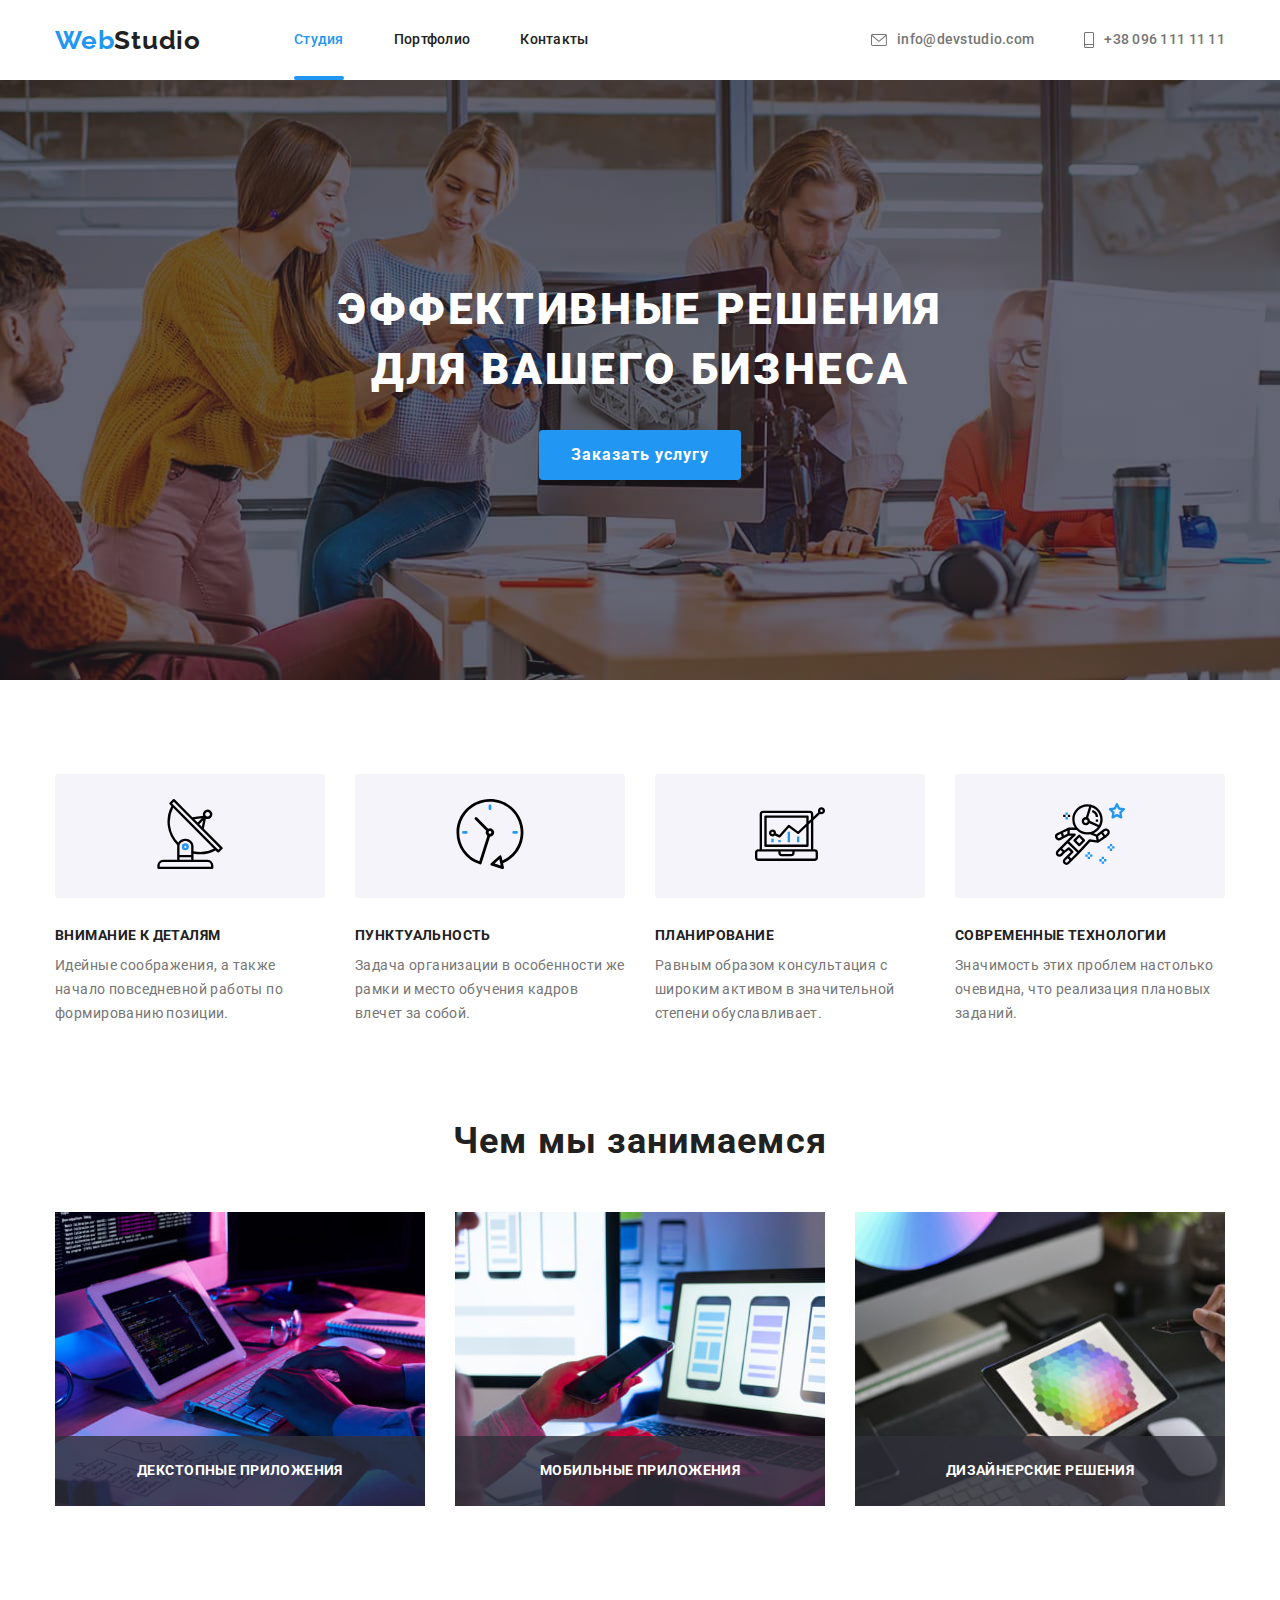
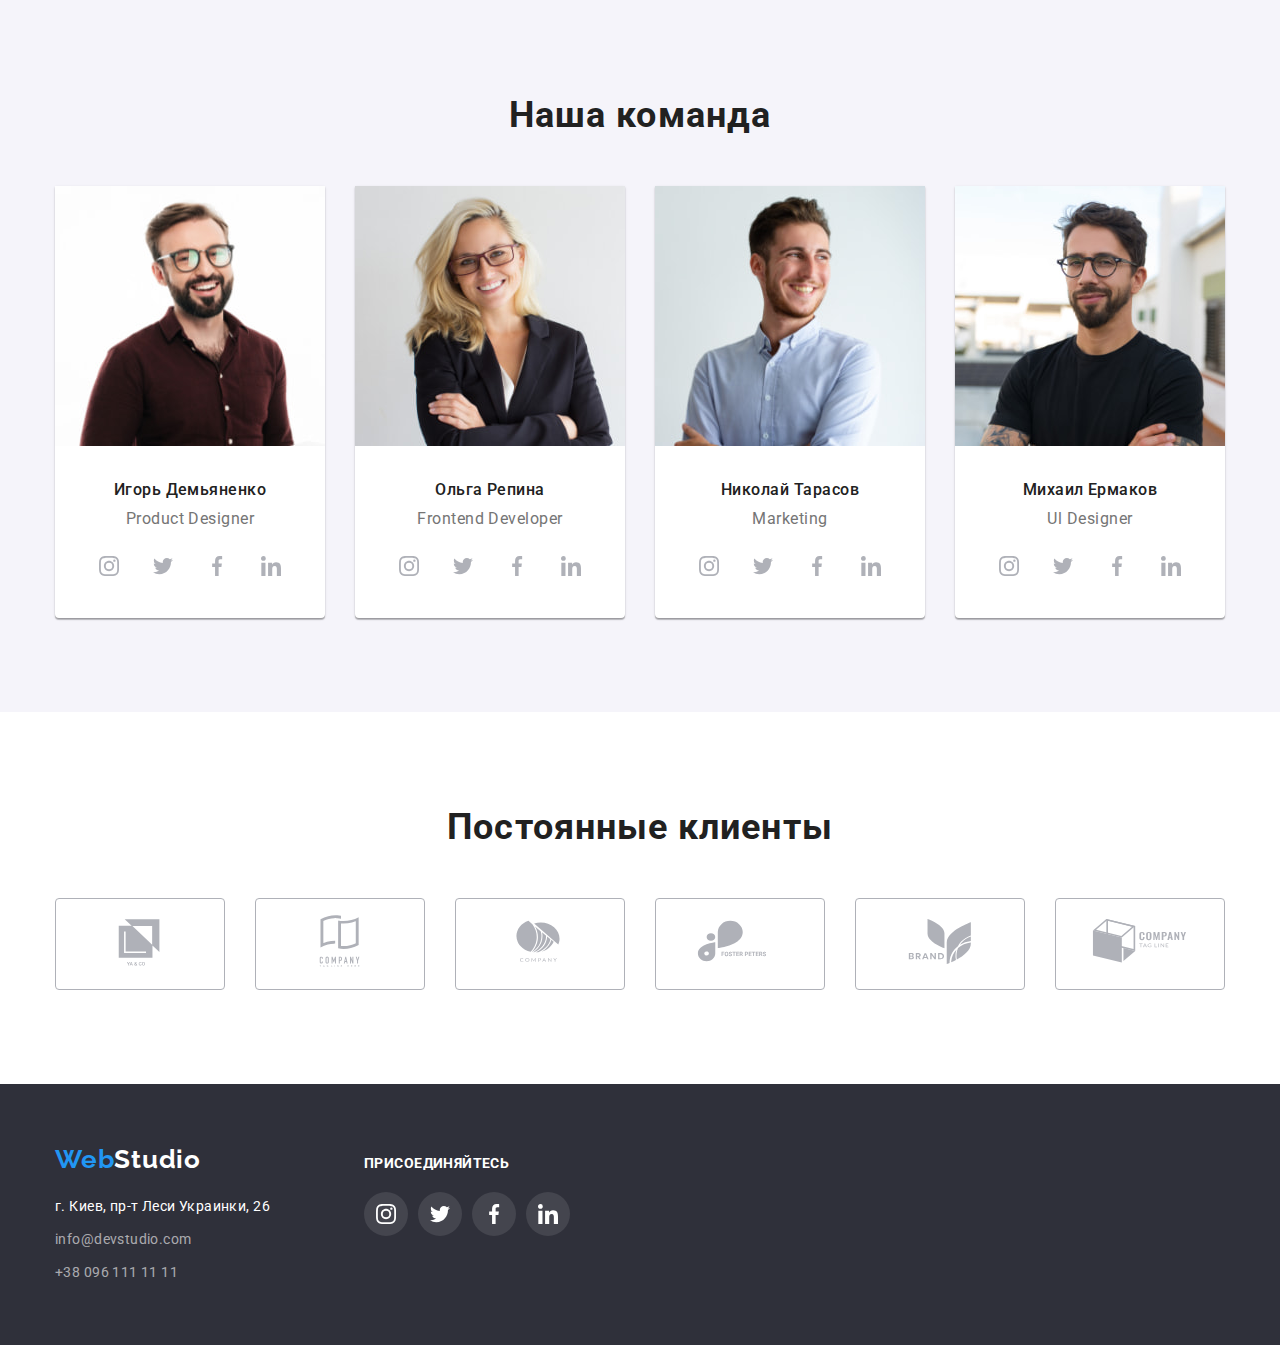
==== index.html @ f7cdd2da "Start" ====
<!DOCTYPE html>
<html lang="ru">
  <head>
    <meta charset="UTF-8" />
    <meta http-equiv="X-UA-Compatible" content="IE=edge" />
    <meta name="viewport" content="width=device-width, initial-scale=1.0" />
    <title>Web Studio</title>
    <!--Project fonts-->
    <link rel="preconnect" href="https://fonts.googleapis.com" />
    <link rel="preconnect" href="https://fonts.gstatic.com" crossorigin />
    <link
      href="https://fonts.googleapis.com/css2?family=Raleway:wght@700&family=Roboto:wght@400;500;700;900&display=swap"
      rel="stylesheet"
    />
    <!--Normalize CSS-->
    <link
      href="https://cdnjs.cloudflare.com/ajax/libs/modern-normalize/1.1.0/modern-normalize.min.css"
      rel="stylesheet"
    />
    <!--Custom styles-->
    <link rel="stylesheet" href="./css/stylefile.css" />
  </head>
  <body>
    <!--Header website-->
    <header>
      <div class="container main-nav">
        <a href="./index.html" class="logo link"><span class="logo-first">Web</span>Studio</a>
        <nav class="navigator">
          <ul class="list navigator-list">
            <li ><a href="./index.html" class="nvitem link current">Студия</a></li>
            <li ><a href="./portfolio.html" class="nvitem link">Портфолио</a></li>
            <li ><a href="" class="nvitem link">Контакты</a></li>
          </ul>
        </nav>
        <div class="contact-header">
          <a href="mailto:info@devstudio.com" class="hdcontact link">
            <svg class="contact-icon" width="16" height="12">
              <use href="./images/icons/icons.svg#icon-mail">
              </use>
            </svg>info@devstudio.com</a>
          <a href="tel:+380961111111" class="hdcontact link">
            <svg class="contact-icon" width="10" height="16">
              <use href="./images/icons/icons.svg#icon-smartphone">
              </use>
            </svg>+38 096 111 11 11</a>
        </div>
      </div>
    </header>
    <main>
      <!--Hero-->
      <section class="hero">
        <div class="container">
          <h1 class="hero-title">Эффективные решения для вашего бизнеса</h1>
          <button class="button" type="button" data-modal-open>Заказать услугу</button>
        </div>
      </section>
      <!--What are we doing-->
      <section class="section-what">
        <h2 class="visually-hidden">What are we doing</h2>
        <div class="container what-are-we-doing">
          <ul class="dot-list list">
            <li class="dot-list-cards">
              <div class="quality">
              <svg class="quality-icon" width="70" height="70">
                <use href="./images/icons/icons.svg#icon-antenna">
                </use>
              </svg>
              </div>
              <h3 class="wttitle">Внимание к деталям</h3>
              <p class="wttext">
                Идейные соображения, а также начало повседневной работы по формированию позиции.
              </p>
            </li>
            <li class="dot-list-cards">
              <div class="quality">
              <svg class="quality-icon" width="70" height="70">
                <use href="./images/icons/icons.svg#icon-clock">
                </use>
              </svg>
              </div>
              <h3 class="wttitle">Пунктуальность</h3>
              <p class="wttext">
                Задача организации в особенности же рамки и место обучения кадров влечет за собой.
              </p>
            </li>
            <li class="dot-list-cards">
              <div class="quality">
              <svg class="quality-icon" width="70" height="70">
                <use href="./images/icons/icons.svg#icon-diagram">
                </use>
              </svg>
              </div>
              <h3 class="wttitle">Планирование</h3>
              <p class="wttext">
                Равным образом консультация с широким активом в значительной степени обуславливает.
              </p>
            </li>
            <li class="dot-list-cards">
              <div class="quality">
              <svg class="quality-icon"  width="70" height="70">
                <use href="./images/icons/icons.svg#icon-astronaut">
                </use>
              </svg>
              </div>
              <h3 class="wttitle">Современные технологии</h3>
              <p class="wttext">
                Значимость этих проблем настолько очевидна, что реализация плановых заданий.
              </p>
            </li>
          </ul>
        </div>
      </section>
      <section class="section-foto">
        <div class="container">
        <h2 class="wttitle-two">Чем мы занимаемся</h2>
        <ul class="list" style="display:flex;">
          <li class="dot-list-img">
            <img
              src="./images/what-are-we-doing/type-on-the-keyboard.jpg"
              alt="type-on-the-keyboard"
              width="370"
              height="294"
              class="img"             
            />
            <p class="image-text">Декстопные приложения</p>
          </li>
          <li class="dot-list-img">
            <img
              src="./images/what-are-we-doing/phone-in-hand.jpg"
              alt="phone-in-hand"
              width="370"
              height="294"
              class="img"
            />
            <p class="image-text">Мобильные приложения</p>
          </li>
          <li class="dot-list-img">
            <img src="./images/what-are-we-doing/tablet-in-hand.jpg" alt="phone-in-hand" width="370"
            height="294"
            class="img">
            <p class="image-text">Дизайнерские решения</p>
          </li>
          </div>
        </ul>
      </section>
      <!--Team-->
      <section class="team">
        <div class="container">
        <h2 class="wttitle-two">Наша команда</h2>
        <ul class="list">
          <li class="team-card">
            <img
              src="./images/team/igor-demyanenko.jpg"
              alt="igor-demyanenko"
              width="270"
              height="260"
            />
            <div class="team-card-text">
            <h3 class="team-title">Игорь Демьяненко</h3>
            <p class="team-text">Product Designer</p>
              <ul class="social-icons list">
                <li class="social-list">
                  <a href="#" class="team-icon" aria-label="иконка instagram">
                  <svg class="team-icon-logo" width="20" height="20">
                    <use href="./images/icons/icons.svg#icon-instagram"></use>
                  </svg>
                  </a>
                </li>
                <li class="social-list">
                  <a href="#" class="team-icon" aria-label="иконка twitter">
                  <svg class="team-icon-logo" width="20" height="20">
                    <use href="./images/icons/icons.svg#icon-twitter"></use>
                  </svg>
                  </a>
                </li >
                <li class="social-list">
                  <a href="#" class="team-icon" aria-label="иконка facebook">
                 <svg class="team-icon-logo" width="20" height="20">
                    <use href="./images/icons/icons.svg#icon-facebook"></use>
                  </svg>
                  </a>
                </li>
                <li class="social-list">
                  <a href="#" class="team-icon" aria-label="иконка linkedin">
                  <svg class="team-icon-logo" width="20" height="20">
                    <use href="./images/icons/icons.svg#icon-linkedin"></use>
                  </svg>
                  </a>
                </li>
              </ul>
            </div>
          </li>
          <li class="team-card">
            <img src="./images/team/olga-repina.jpg" alt="olga-repina" width="270" height="260" />
            <div class="team-card-text">
            <h3 class="team-title">Ольга Репина</h3>
            <p class="team-text">Frontend Developer</p>
            <ul class="social-icons list">
                <li class="social-list">
                  <a href="#" class="team-icon" aria-label="иконка instagram">
                  <svg class="team-icon-logo" width="20" height="20">
                    <use href="./images/icons/icons.svg#icon-instagram"></use>
                  </svg>
                  </a>
                </li>
                <li class="social-list">
                  <a href="#" class="team-icon" aria-label="иконка twitter">
                  <svg class="team-icon-logo" width="20" height="20">
                    <use href="./images/icons/icons.svg#icon-twitter"></use>
                  </svg>
                  </a>
                </li >
                <li class="social-list">
                  <a href="#" class="team-icon" aria-label="иконка facebook">
                 <svg class="team-icon-logo" width="20" height="20">
                    <use href="./images/icons/icons.svg#icon-facebook"></use>
                  </svg>
                  </a>
                </li>
                <li class="social-list">
                  <a href="#" class="team-icon" aria-label="иконка linkedin">
                  <svg class="team-icon-logo" width="20" height="20">
                    <use href="./images/icons/icons.svg#icon-linkedin"></use>
                  </svg>
                  </a>
                </li>
              </ul>
            </div>
          </li>
          <li class="team-card">
            <img
              src="./images/team/nikolay-tarasov.jpg"
              alt="nikolay-tarasov"
              width="270"
              height="260"
            />
            <div class="team-card-text">
            <h3 class="team-title">Николай Тарасов</h3>
            <p class="team-text">Marketing</p>
            <ul class="social-icons list">
                <li class="social-list">
                  <a href="#" class="team-icon" aria-label="иконка instagram">
                  <svg class="team-icon-logo" width="20" height="20">
                    <use href="./images/icons/icons.svg#icon-instagram"></use>
                  </svg>
                  </a>
                </li>
                <li class="social-list">
                  <a href="#" class="team-icon" aria-label="иконка twitter">
                  <svg class="team-icon-logo" width="20" height="20">
                    <use href="./images/icons/icons.svg#icon-twitter"></use>
                  </svg>
                  </a>
                </li >
                <li class="social-list">
                  <a href="#" class="team-icon" aria-label="иконка facebook">
                 <svg class="team-icon-logo" width="20" height="20">
                    <use href="./images/icons/icons.svg#icon-facebook"></use>
                  </svg>
                  </a>
                </li>
                <li class="social-list">
                  <a href="#" class="team-icon" aria-label="иконка linkedin">
                  <svg class="team-icon-logo" width="20" height="20">
                    <use href="./images/icons/icons.svg#icon-linkedin"></use>
                  </svg>
                  </a>
                </li>
              </ul>
            </div>
          </li>
          <li class="team-card">
            <img
              src="./images/team/mikhail-ermakov.jpg"
              alt="mikhail-ermakov"
              width="270"
              height="260"
            />
            <div class="team-card-text">
            <h3 class="team-title">Михаил Ермаков</h3>
            <p class="team-text">Ul Designer</p>
            <ul class="social-icons list">
                <li class="social-list">
                  <a href="#" class="team-icon" aria-label="иконка instagram">
                  <svg class="team-icon-logo" width="20" height="20">
                    <use href="./images/icons/icons.svg#icon-instagram"></use>
                  </svg>
                  </a>
                </li>
                <li class="social-list">
                  <a href="#" class="team-icon" aria-label="иконка twitter">
                  <svg class="team-icon-logo" width="20" height="20">
                    <use href="./images/icons/icons.svg#icon-twitter"></use>
                  </svg>
                  </a>
                </li >
                <li class="social-list">
                  <a href="#" class="team-icon" aria-label="иконка facebook">
                 <svg class="team-icon-logo" width="20" height="20">
                    <use href="./images/icons/icons.svg#icon-facebook"></use>
                  </svg>
                  </a>
                </li>
                <li class="social-list">
                  <a href="#" class="team-icon" aria-label="иконка linkedin">
                  <svg class="team-icon-logo" width="20" height="20">
                    <use href="./images/icons/icons.svg#icon-linkedin"></use>
                  </svg>
                  </a>
                </li>
              </ul>
            </div>
          </li>
        </ul>
        </div>
      </section>
      <!--Clients-->
      <section class="clients">
       <div class="container">
        <h2 class="wttitle-two">Постоянные клиенты</h2>
        <ul class="clients-list list">
          <li class="client-icon"><a href="#" class="client-icon-link"><svg class="logo-client" width="106" height="60">
            <use href="./images/icons/icons.svg#icon-logo-first"></use>
          </svg></a></li>
          <li class="client-icon"><a href="#" class="client-icon-link"><svg class="logo-client" width="106" height="60">
            <use href="./images/icons/icons.svg#icon-logo-second"></use>
          </svg></a></li>
          <li class="client-icon"><a href="#" class="client-icon-link"><svg class="logo-client" width="106" height="60">
            <use href="./images/icons/icons.svg#icon-logo-three"></use>
          </svg></a></li>
          <li class="client-icon"><a href="#" class="client-icon-link"><svg class="logo-client" width="106" height="60">
            <use href="./images/icons/icons.svg#icon-logo-four"></use>
          </svg></a></li>
          <li class="client-icon"><a href="#" class="client-icon-link"><svg class="logo-client" width="106" height="60">
            <use href="./images/icons/icons.svg#icon-logo-five"></use>
          </svg></a></li>
          <li class="client-icon"><a href="#" class="client-icon-link"><svg class="logo-client" width="106" height="60">
            <use href="./images/icons/icons.svg#icon-logo-six"></use>
          </svg></a></li>
        </ul>
       </div>
      </section>
    </main>
    <!--Footer-->
    <footer class="footer">
      <div class="container footer-items">
        <div class="address-block">
        <a href="#" class="logo link"><span class="logo-first">Web</span><span class="logo-second">Studio</span></a>
        <address class="address">
          <ul class="list">
            <li class="footer-link">
              <a
                href="https://bit.ly/3pXMvUd"
                target="_blank"
                rel="noopener noreferrer nofollow"
                class="footer-address link"
                >г. Киев, пр-т Леси Украинки, 26</a
              >
            </li>
            <li class="footer-link">
              <a href="mailto:info@devstudio.com" class="footer-address-two link"
                >info@devstudio.com</a
              >
            </li>
            <li class="footer-link">
              <a href="tel:+380961111111" class="footer-address-two link">+38 096 111 11 11</a>
            </li>
          </ul>
        </address>
        </div>
        <div>
          <h2 class="footer-header">Присоединяйтесь</h2>
          <ul class="footer-list list">
            <li class="social-list">
                  <a href="#" class="footer-icon" aria-label="иконка instagram">
                  <svg class="team-icon-logo" width="20" height="20">
                    <use href="./images/icons/icons.svg#icon-instagram"></use>
                  </svg>
                  </a>
                </li>
            <li class="social-list">
              <a href="#" class="footer-icon" aria-label="иконка instagram">
                  <svg class="team-icon-logo" width="20" height="20">
                    <use href="./images/icons/icons.svg#icon-twitter"></use>
                  </svg>
                  </a>
            </li>
            <li class="social-list">
              <a href="#" class="footer-icon" aria-label="иконка instagram">
                  <svg class="team-icon-logo" width="20" height="20">
                    <use href="./images/icons/icons.svg#icon-facebook"></use>
                  </svg>
                  </a>
            </li>
            <li class="social-list">
              <a href="#" class="footer-icon" aria-label="иконка instagram">
                  <svg class="team-icon-logo" width="20" height="20">
                    <use href="./images/icons/icons.svg#icon-linkedin"></use>
                  </svg>
                  </a>
            </li>
          </ul>
        </div>
      </div>
    </footer>
    <!--Modal window-->
    <div class="backdrop is-hidden" data-modal>
      <div class="modal">
        <button class="modal-btn" data-modal-close>
          <svg class="close-icon" width="11" height="11">
            <use href="./images/icons/icons.svg#X"></use>
          </svg>
        </button>
      </div>
    </div>
    <script src="./js/modal.js"></script>
  </body>
</html>
---- css/stylefile.css ----
:root {
    /*Font text*/
    --main-font:'roboto',sans-serif;
    /*Color text*/
    --main-color-text: #212121;
    --accent-color-text: #2196F3;
    --second-color-text: #757575;
    --three-color-text: #FFFFFF;
    /*Bg color*/
    --first-bg: #2F303A;
    --second-bg:#F5F4FA;
    --three-bg: rgba(255, 255, 255, 0.1);
    --four-bg: rgba(47, 48, 58, 0.8);
    --five-bg: rgba(33, 150, 243, 0.9);
    /*border color*/
    --first-bord: #EEEEEE;
    /*icon color*/
    --first-color-icon: #AFB1B8;
    /*modal window*/
    --modal-window-bg: rgba(0, 0, 0, 0.2);
}
body {
    font-family: var(--main-font);
    color: var(--main-color-text);
    font-size: 14px;
    line-height: 1.14;
    letter-spacing: 0.02em;
}
h1,h2,h3,h4,h5,h6,p {
    margin: 0;
}
.link {
    text-decoration: none;
}
.list {
    list-style: none;
    padding-left: 0;
    margin: 0;
}
.button {
    font-family: inherit;
    color: var(--three-color-text);
    background-color: var(--accent-color-text);
    font-weight: 700;
    font-size: 16px;
    line-height: 1.88;
    text-align: center;
    box-shadow: 0px 4px 4px rgba(0, 0, 0, 0.15);
    border: 0;
    letter-spacing: 0.06em;
    border-radius: 4px;
    cursor: pointer;
    padding: 10px 32px;
}
.button:hover,
.button:focus {
    cursor: pointer;
    background-color:  var(--accent-color-text);

    animation-name: animatebutton;
    animation-duration: 2000ms;
    animation-timing-function: cubic-bezier(0.4, 0, 0.2, 1);
    animation-delay: 250ms;
    animation-iteration-count: infinite;
   
}
.container {
    width: 1200px;
    margin-left: auto;
    margin-right: auto;
    padding-left: 15px;
    padding-right: 15px;
}
/*Header******************************************/
.logo {
    font-family: 'Raleway', sans-serif;
    font-weight: 700;
    font-size: 26px;
    line-height: 1.19;
    letter-spacing: 0.03em;
    color: var(--main-color-text);
    margin-right: 93px;

    animation-name: animatelogo;
    animation-duration: 3000ms;
    animation-timing-function: cubic-bezier(0.4, 0, 0.2, 1);
    animation-delay: 1000ms;
}

.logo>.logo-first {
    color: var(--accent-color-text);
}
.logo-second {
    color: var(--three-color-text) ;
}
.nvitem
 {
    font-weight: 500;
    color: var(--main-color-text);
    padding-top: 32px;
    padding-bottom: 32px;
    display: block;
    
    transition: color 250ms cubic-bezier(0.4, 0, 0.2, 1);
}
.nvitem:hover,
.nvitem:focus
 {
    color: var(--accent-color-text);
}

.current {
    color: var(--accent-color-text);
    position: relative;
}
.current::after {
    content: " ";

    display: block;
    height: 4px;
    width: 100%;
    position: absolute;
    bottom: 0;
    border-radius: 2px;

    background-color: var(--accent-color-text);
}
.hdcontact {
    font-weight: 500;
    color: var(--second-color-text);
    margin-right: 50px;
    display: flex;
    align-items:center;
    justify-content: center;
    padding-top: 32px;
    padding-bottom: 32px;

    transition: color 250ms cubic-bezier(0.4, 0, 0.2, 1);
}
.hdcontact:last-child {
    margin-right: 0;
}

.hdcontact:hover ,
.hdcontact:focus {
    color: var(--accent-color-text);

}

.navigator-list {
    display: flex;
    padding-left: 0;
    margin-top: 0;
    margin-bottom: 0;
}
.navigator-list>li {
    margin-right: 50px;
}
.navigator-list>li:last-child {
    margin-right: 0;
}
.main-nav {
    align-items: center;
    display: flex;
}
.contact-icon {
    margin-right: 10px;
    fill: currentColor;
}


/*Hero*******************/
.hero,
.footer {
    background-color: var(--first-bg);
}
.hero {
    padding-top: 200px;
    padding-bottom: 200px;
    text-align: center;
    background-image: linear-gradient(rgba(47, 48, 58, 0.4), rgba(47, 48, 58, 0.4)), url(../images/background/background-header.jpg);
    background-repeat: no-repeat;
    background-position: center;
    max-width: 1600px;
    height: 600px;
    background-size: cover;
    margin-left: auto;
    margin-right: auto;

}

.hero-block>.button {
    margin-left: auto;
    margin-right: auto;
    display: block;
}
.hero-block {
    margin-left: auto;
    margin-right: auto;
    padding-top: 200px;
    padding-bottom: 200px;
}
.hero-title {
    font-weight: 900;
    font-size: 44px;
    line-height: 1.36;
    text-align: center;
    letter-spacing: 0.06em;
    text-transform: uppercase;
    color: var(--three-color-text);
    width: 696px;
    margin-left: auto;
    margin-right: auto;
    margin-bottom: 30px;

}
.contact-header {
    margin-left: auto;
    display: flex;
}
/*What are we doing**************/
.what-are-we-doing>.dot-list {
    display: flex;
}
.section-what {
    padding-top: 94px;
    padding-bottom: 94px;
}
.section-foto {
    padding-bottom: 94px;
}
.img {
    display: block;
}
.visually-hidden {
    position: absolute;
    width: 1px;
    height: 1px;
    margin: -1px;
    border: 0;
    padding: 0;
    
    white-space: nowrap;
    clip-path: inset(100%);
    clip: rect(0 0 0 0);
    overflow: hidden;
  }
.dot-list-cards {
    margin-right: 30px;
}
.dot-list-cards:last-child {
    margin-right: 0;
}
.dot-list-img {
    margin-right: 30px;
    position: relative;
    text-align: center;
    
}
.dot-list-img:last-child {
    margin-right: 0;
}

.image-text {
    position: absolute;
    font-weight: 700;
    line-height: 1.14;
    letter-spacing: 0.03em;
    text-transform: uppercase;
    display: flex;
    justify-content: center;
    align-items: center;
    bottom: 0;
    left: 0;
    padding: 0;
    margin: 0;
    width: 100%;
    height: 70px;
    
    color: var(--three-color-text);

    background-color: var(--four-bg);
    
}
.wttitle {
    font-size: 14px;
    line-height: 1.14;
    font-weight: 700;
    letter-spacing: 0.03em;
    text-transform: uppercase;
    margin-bottom: 10px;
}
.wttext {
    font-weight: 400;
    line-height: 1.71;
    letter-spacing: 0.03em;
    color: var(--second-color-text);
}
.wttitle-two {
    font-weight: 700;
    font-size: 36px;
    line-height: 1.17;
    text-align: center;
    letter-spacing: 0.03em;
    color: var(--main-color-text);
    margin-bottom: 50px;
}
.quality {
    background-color: var(--second-bg);
    padding-left: 100px;
    padding-right: 100px;
    padding-top: 25px;
    padding-bottom: 25px;
    margin-bottom: 30px;
    border-radius: 4px;
}
.quality-icon {
    width: 70px;
    height: 70px;
}
/*Team***********************/
.team {
background-color: var(--second-bg);
padding-top: 94px;
padding-bottom: 94px;
}
.team-card {
    background-color: var(--three-color-text);
    box-shadow: 0px 1px 3px rgba(0, 0, 0, 0.12),
    0px 1px 1px rgba(0, 0, 0, 0.14),
    0px 2px 1px rgba(0, 0, 0, 0.2);
    border-radius: 0px 0px 4px 4px;
    width: 270px;
    margin-right: 30px;
}
.team-card-text {
    padding-top: 30px;
    padding-bottom: 30px;
}
.team .list {
    display: flex;
}
.filter>.list {
    display: flex;
}
.filter {
    margin-bottom: 50px;
}
.team-card:last-child {
    margin-right: 0;
}

.team-title {
    font-weight: 500;
    font-size: 16px;
    line-height: 1.19;
    text-align: center;
    letter-spacing: 0.03em;

    margin-bottom: 10px;
}
.team-text {
    font-size: 16px;
    line-height: 1.19;
    text-align: center;
    letter-spacing: 0.03em;
    color: var(--second-color-text);
    margin-bottom: 16px;
}
.social-icons {
    display: flex;
    justify-content: center;
    align-items: center;
}
.team-icon {
   width: 44px;
   height: 44px;
   display: flex;
   justify-content: center;
   align-items: center;
   fill: var(--first-color-icon);
   border-radius: 50%;

   transition: background-color 250ms cubic-bezier(0.4, 0, 0.2, 1),
   fill 250ms cubic-bezier(0.4, 0, 0.2, 1);
   
}
.team-icon:hover,
.team-icon:focus {
  background-color: var(--accent-color-text);
  fill: var(--three-color-text);
}
.social-list:not(:last-child) {
margin-right: 10px;
}
/*Clients********************/
.clients {
    padding-top: 94px;
    padding-bottom: 94px;
}
.clients-list {
    display: flex;
    justify-content: center;
    align-items: center;
}
.client-icon {
    width: 170px;
    height: 92px;
    border: 1px solid var(--first-color-icon);
    border-radius: 4px;
    display: flex;
    justify-content: center;
    align-items: center;
    fill: var(--first-color-icon);

    transition: fill 250ms cubic-bezier(0.4, 0, 0.2, 1),
    border 250ms cubic-bezier(0.4, 0, 0.2, 1);
}
.client-icon:hover,
.client-icon:focus {
    border: 1px solid var(--accent-color-text);
    fill: var(--accent-color-text);
}
.client-icon:not(:last-child) {
    margin-right: 30px;
}
.client-icon-link:hover,
.client-icon-link:focus {

fill: var(--accent-color-text);
}
.logo-client {
    width: 106px;
    height: 60px;
}


/*Footer*****************/
.footer {
    padding-top:60px ;
    padding-bottom: 60px;
}
.footer-items {
    display: flex;
    align-items: baseline;
}
.footer-address {
line-height: 1.71;
letter-spacing: 0.03em;
color: var(--three-color-text);
font-style: normal;
transition: color 250ms cubic-bezier(0.4, 0, 0.2, 1);
}
.footer-address:hover,
.footer-address:focus {
color: var(--accent-color-text);
}
.footer-address-two {
    line-height: 1.71;
    letter-spacing: 0.03em;
    color: rgba(255, 255, 255, 0.6);
    font-style: normal;
    transition: color 250ms cubic-bezier(0.4, 0, 0.2, 1);
}
.footer-address-two:hover,
.footer-address-two:focus {
color: var(--accent-color-text);
}

.address {
margin-top: 20px;
}
.footer-link {
    margin-bottom: 9px;
}
.footer-link:last-child {
    margin-bottom: 0;
}
.address-block {
    margin-right: 70px;
}
.footer-header {
    text-transform: uppercase;
    font-weight: 700;
    font-size: 14px;
    line-height: 1.14;
    letter-spacing: 0.03em;
    color: var(--three-color-text);
    margin-bottom: 20px;
}
.footer-list {
    display: flex;
}
.footer-icon {
    width: 44px;
    height: 44px;
    display: flex;
    justify-content: center;
    align-items: center;
    fill: var(--three-color-text);
    background-color: var(--three-bg);
    border-radius: 50%;

    transition: background-color 250ms cubic-bezier(0.4, 0, 0.2, 1);
}
.footer-icon:hover,
.footer-icon:focus {
    background-color: var(--accent-color-text);
    cursor: pointer;
}
/*.footer-block {
    margin-left: auto;
    margin-right: auto;
    width: 1200px;
    padding-left: 15px;
    padding-right: 15px;
    padding-top: 60px;
    padding-bottom: 60px;
}*/

 /*Portfolio************************/
 .head-porflolio {
    border-bottom: 1px solid var(--first-bord);
 }
.main {
    padding-top: 94px;
    padding-bottom: 94px;
}
 .filter-button {
    background-color: var(--second-bg);
    cursor: pointer;
    font-weight: 500;
    font-size: 16px;
    line-height: 1.62;
    text-align: center;
    letter-spacing: 0.03em;
    color: var(--main-color-text);
    font-family: inherit;

    border: 0;
    border-radius: 4px;
    padding: 6px 22px;

    transition: background-color 250ms cubic-bezier(0.4, 0, 0.2, 1),
    color 250ms cubic-bezier(0.4, 0, 0.2, 1),
    box-shadow 250ms cubic-bezier(0.4, 0, 0.2, 1);

  }

.filter-button:hover,
.filter-button:focus {
    background-color: var(--accent-color-text);
    color: var(--three-color-text);
    box-shadow: 0px 3px 1px rgba(0, 0, 0, 0.1), 0px 1px 2px rgba(0, 0, 0, 0.08), 0px 2px 2px rgba(0, 0, 0, 0.12);

    
}

.filter-link {
  margin-right: 8px;
}
.filter-link:last-child {
    margin-right: 0;
}
.center {
    justify-content:center;
}
.work-title {
    font-weight: 700;
    font-size: 18px;
    line-height: 2;
    letter-spacing: 0.06em;
    color: var(--main-color-text);
    margin-bottom: 4px;
}
.work-text {
    font-size: 16px;
    line-height: 1.88;
    letter-spacing: 0.03em;
    color: var(--second-color-text);
}
.container-portfolio {
    display: flex;
    margin-left: auto;
    margin-right: auto;
    flex-wrap: wrap;
}
.portfolio-link {
    margin-right: 30px;
    margin-bottom: 30px;

    
}
.portfolio-link:nth-child(3n) {
    margin-right: 0;
}
.portfolio-link:nth-last-child(-n+3) {
    margin-bottom: 0;
}
.portfolio-card {
    border: 1px solid var(--first-bord);
    border-top: none;
    padding: 20px 24px;
}
.image-portfolio {
    display: block;
    
}
.filter-nav {
    display: flex;
    justify-content:center;
    margin-bottom: 50px;
}
.our-work {
    text-decoration: none;
    display: block;
    transition: box-shadow 250ms cubic-bezier(0.4, 0, 0.2, 1);
}
.our-work:hover,
.our-work:focus {
    box-shadow: 0px 1px 1px rgba(0, 0, 0, 0.12), 0px 4px 4px rgba(0, 0, 0, 0.06), 1px 4px 6px rgba(0, 0, 0, 0.16);
}
.hidden-text {
  position: absolute;
  top:0;
  left:0;
  width: 100%;
  height: 294px;

  display: flex;
  justify-content: center;
  align-items: center;

  padding: 63px 24px;

 font-family: 'Roboto';
 font-size: 18px;
 line-height: 1.56;
 letter-spacing: 0.03em;
background-color: var(--five-bg);
color: var(--three-color-text);
transform: translateY(101%);
transition: transform 250ms cubic-bezier(0.4, 0, 0.2, 1);

}
.our-work:hover .hidden-text,
.our-work:focus .hidden-text {
    transform: translateY(0);
}
.hidden-image-text {
    overflow: hidden;
    position: relative;
}
/*Modal window*/
.backdrop {
    position: fixed;
    top: 0;
    left: 0;
    width: 100%;
    height: 100%;
    background-color: var(--modal-window-bg);


    transition: opacity 250ms cubic-bezier(0.4, 0, 0.2, 1);
    
}
.backdrop.is-hidden {
    opacity: 0;
    pointer-events: none;
}
.modal {
    position: absolute;
    top: 50%;
    left: 50%;
    transform: translate(-50%, -50%);

    min-height: 581px;
    min-width: 528px;

    background-color: var(--three-color-text);
    box-shadow: 0px 1px 3px rgba(0, 0, 0, 0.12), 0px 1px 1px rgba(0, 0, 0, 0.14), 0px 2px 1px rgba(0, 0, 0, 0.2);
    border-radius: 4px;
    
    animation-name: animatemodal;
    animation-duration: 3000ms;
    animation-timing-function: cubic-bezier(0.4, 0, 0.2, 1);
    animation-delay: 250ms;
    animation-iteration-count: 3;

   

    

}
.modal-btn {
    position: absolute;
    top: 8px;
    right: 8px;
    cursor: pointer;

    border: 1px solid rgba(0, 0, 0, 0.1);
    background-color: transparent;
    border-radius: 50%;
    width: 30px;
    height: 30px;

    display: flex;
    justify-content: center;
    align-items: center;

    padding: 0;
}
/*Animation*/
@keyframes animatemodal {
    0% {
        transform: translate(-50%, -50%) scale(1) ;
    }

    50% {
        transform: translate(-50%, -50%) scale(1.1) ;
    }

    100% {
        transform: translate(-50%, -50%) scale(1) ;
    }
}

@keyframes animatelogo {
    0% {
        transform: scale(1) ;
    }

    50% {
        transform: scale(1.2) ;
    }

    100% {
        transform: scale(1) ;
    }
}

@keyframes animatebutton {
    0% {
        transform: rotate(0) ;
    }

    25% {
        transform: rotate(10deg) ;
    }
    50% {
        transform: rotate(0) ;
    }
    75% {
        transform: rotate(-10deg)
    }
    100% {
        transform: rotate(0) ;
    }
}
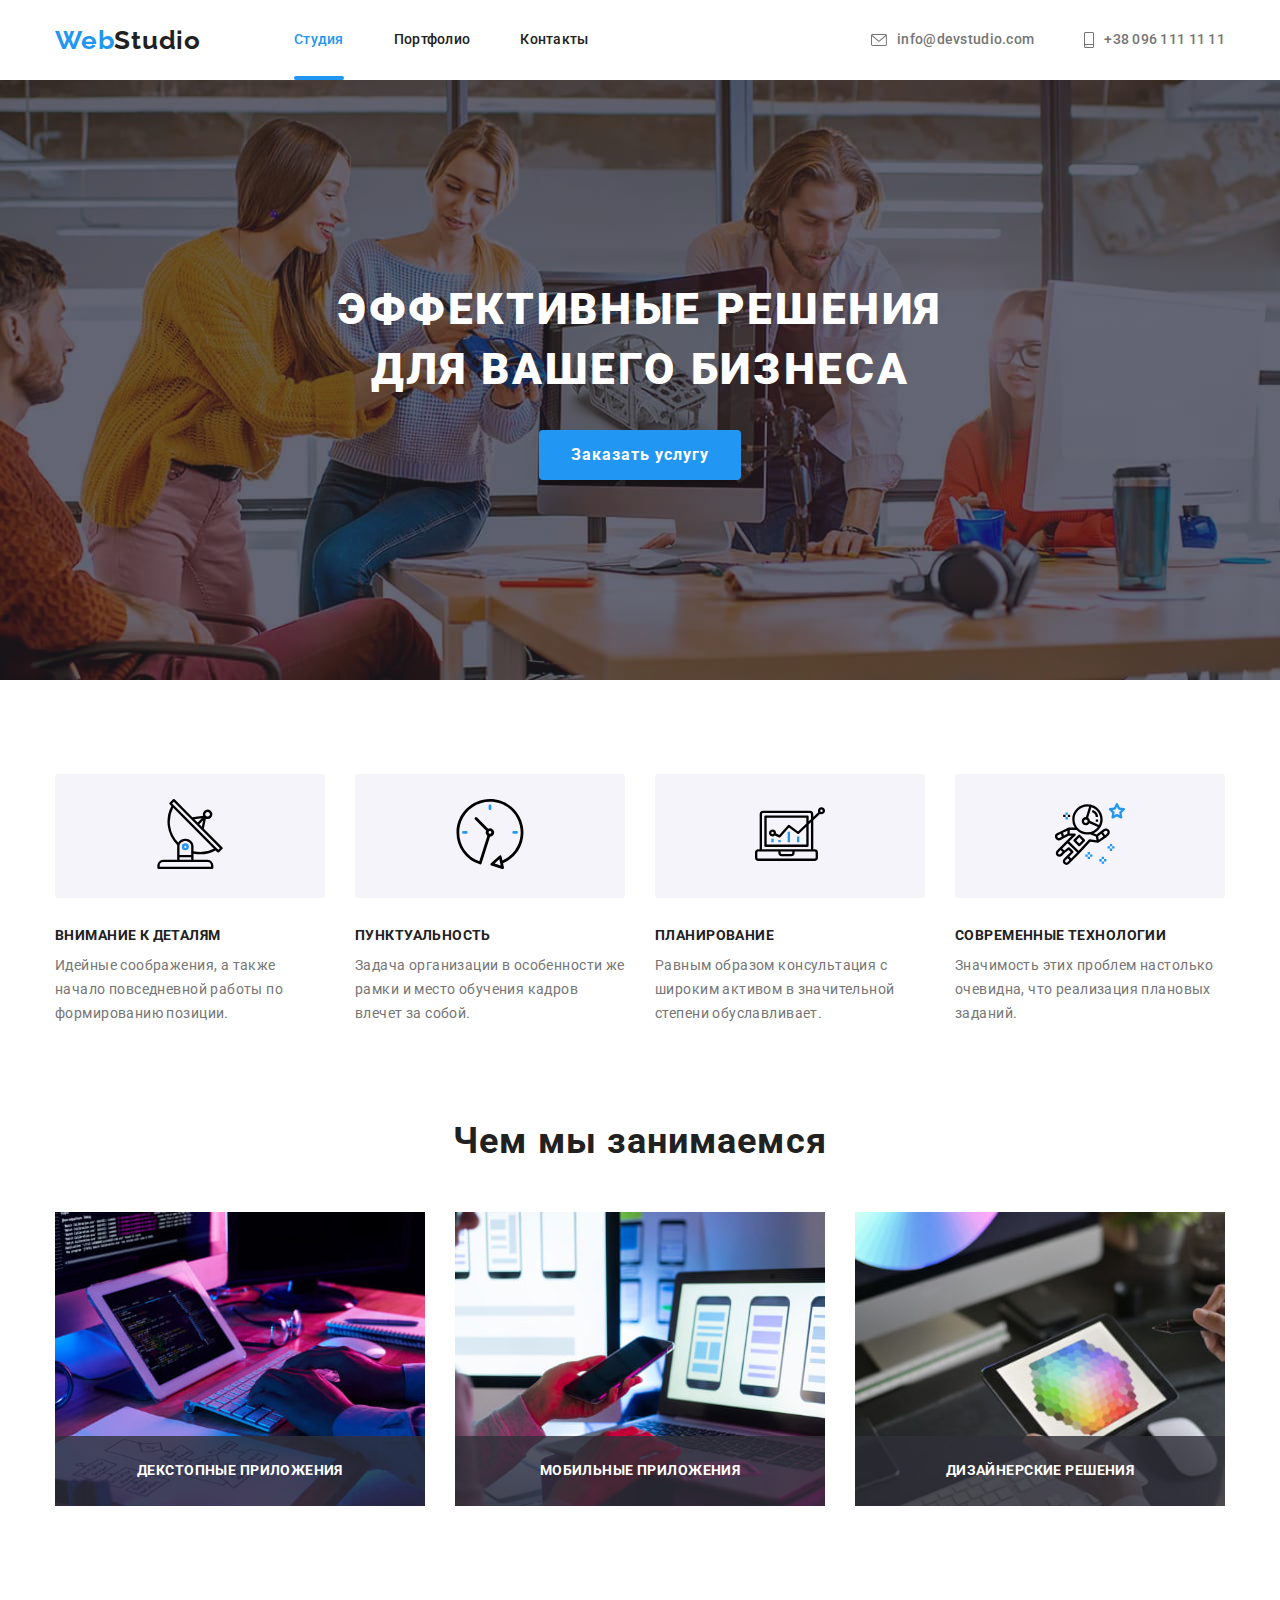
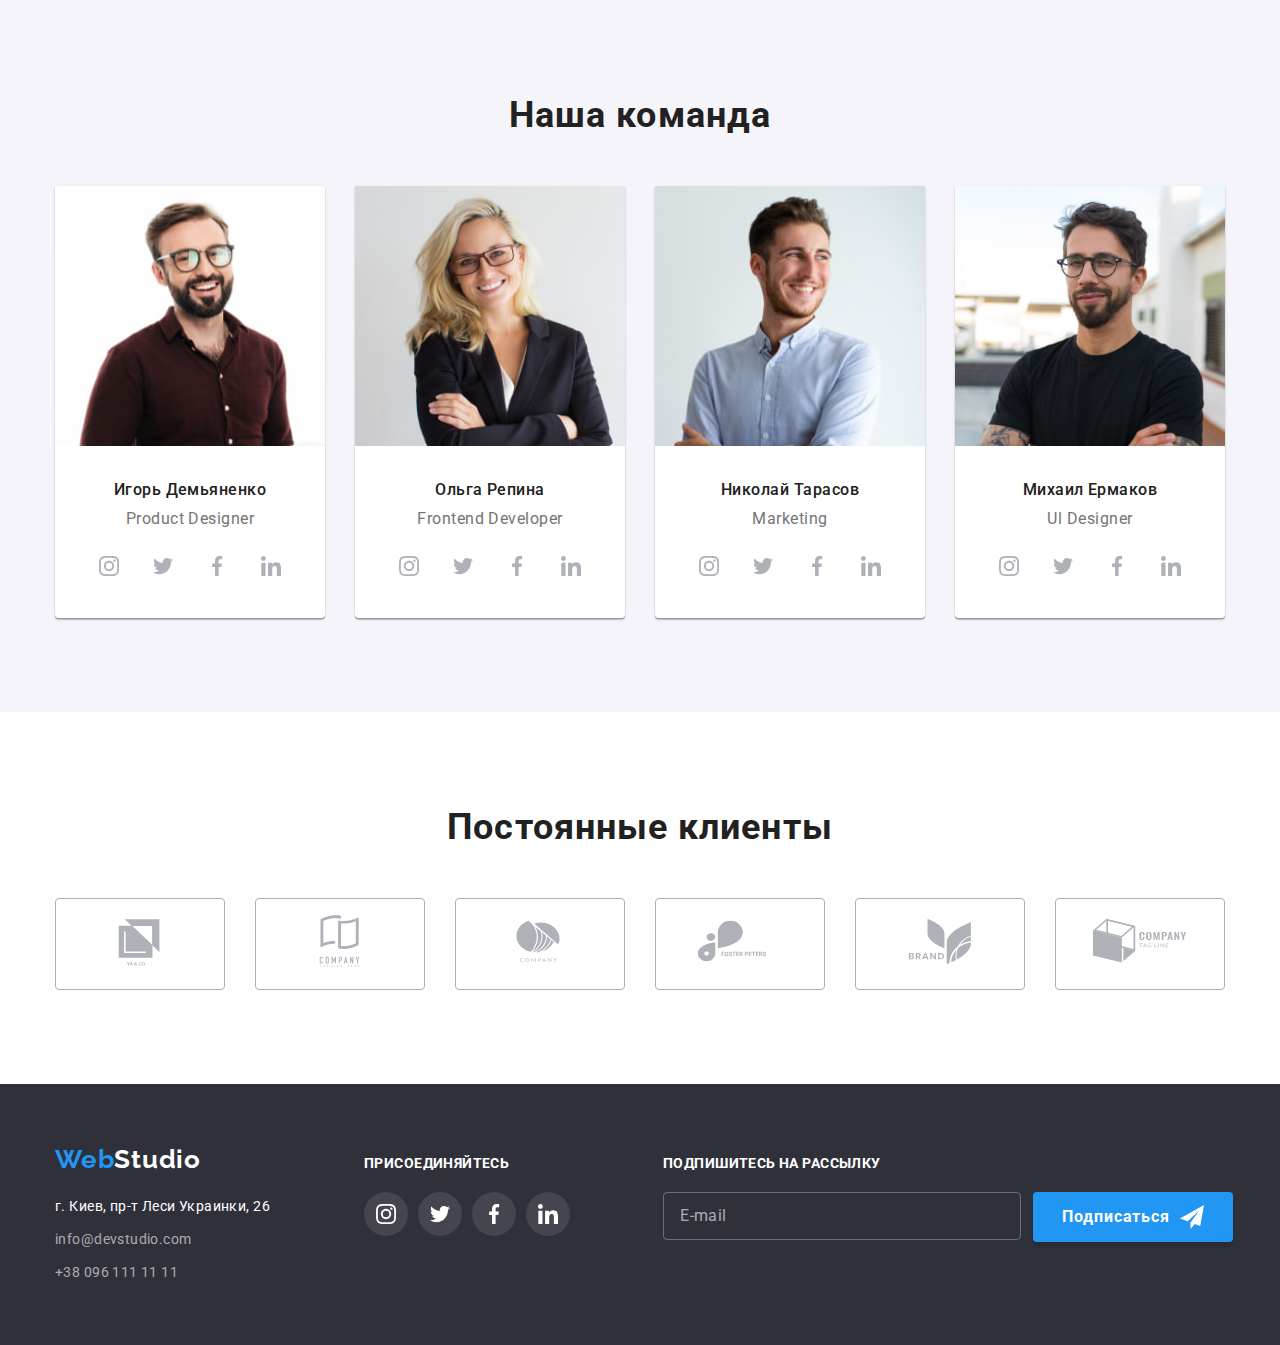
==== commit 03fd2638: "Add form modal+footer" ====
--- a/index.html
+++ b/index.html
@@ -368,7 +368,7 @@
           </ul>
         </address>
         </div>
-        <div>
+        <div class="join-group">
           <h2 class="footer-header">Присоединяйтесь</h2>
           <ul class="footer-list list">
             <li class="social-list">
@@ -400,6 +400,19 @@
                   </a>
             </li>
           </ul>
+        </div>
+        <div class="subscribe-group">
+        <h2 class="footer-header">Подпишитесь на рассылку</h2>
+        <form class="footer-form">
+          <label>
+            <input class="mail-subscribe" type="mail" name="mail-subscribe" placeholder="E-mail">
+          </label>
+          <button class="subscribe-btn" type="submit"><span class="
+            subscribe-text">Подписаться</span>
+            <svg width="24" height="24">
+             <use href="./images/icons/icons.svg#icon-send"></use>
+          </svg></button>
+        </form>
         </div>
       </div>
     </footer>
@@ -411,6 +424,54 @@
             <use href="./images/icons/icons.svg#X"></use>
           </svg>
         </button>
+          <strong class="modal-header">Оставьте свои данные, мы вам перезвоним</strong>
+        <form class="modal-form">
+          <!--Name input-->
+          <label class="form-group">
+            <span class="form-label">Имя</span>
+            <input class="form-input" type="text" name="user-name">
+            <svg class="input-icon" width="18" height="18">
+              <use href="./images/icons/icons.svg#icon-name"></use>
+            </svg>
+          </label>
+          <!--Phone input-->
+          <label class="form-group">
+            <span class="form-label">Телефон</span>
+            <input class="form-input" type="phone" name="user-phone">
+            <svg class="input-icon" width="18" height="18">
+              <use href="./images/icons/icons.svg#icon-phone"></use>
+            </svg>
+          </label>
+          <!--Email input-->
+          <label class="form-group">
+            <span class="form-label">Почта</span>
+            <input class="form-input" type="mail" name="user-email">
+            <svg class="input-icon" width="18" height="18">
+              <use href="./images/icons/icons.svg#icon-email"></use>
+            </svg>
+          </label>
+          <!--Comment -->
+          <label class="comment-group">
+            <span class="form-label">Комментарий</span>
+            <textarea class="comment-area" rows="8" placeholder="Введите текст"></textarea>
+          </label>
+          <!--Checkbox-->
+          <label class="form-policy-group">
+            <input class="checkbox visually-hidden" type="checkbox">
+            <span class="custom-checkbox" >
+              <svg class="custom-checkbox-icon" width="11" height="8">
+                <use href="./images/icons/icons.svg#icon-check"></use>
+              </svg>
+            </span>
+            <span class="text-terms">Соглашаюсь с рассылкой и принимаю
+            <a href="" class="link-modal">Условия договора</a>
+            </span>
+          </label>
+          <!--Submit button-->
+          <div class="submit-group">
+          <button class="submit-btn" type="submit">Отправить</button>
+          </div>
+        </form>
       </div>
     </div>
     <script src="./js/modal.js"></script>
--- a/css/stylefile.css
+++ b/css/stylefile.css
@@ -518,6 +518,68 @@
     padding-bottom: 60px;
 }*/
 
+.join-group {
+    margin-right: 93px;
+}
+
+.footer-form {
+    display: flex;
+}
+
+.mail-subscribe {
+    padding-left: 16px;
+    padding-right: 16px;
+    padding-top: 15px;
+    padding-bottom: 15px;
+    width: 358px;
+    margin-right: 12px;
+
+    background-color: transparent;
+
+    border: 1px solid rgba(255, 255, 255, 0.3);
+    border-radius: 4px;
+    outline: transparent;
+
+    color: var(--three-color-text);
+}
+
+.mail-subscribe::placeholder {
+font-size: 16px;
+line-height: 1.25;
+letter-spacing: 0.03em;
+
+color: rgba(255, 255, 255, 0.6);
+
+}
+
+.subscribe-btn {
+    display: flex;
+    justify-content: center;
+    align-items: center;
+    width: 200px;
+
+    font-family: inherit;
+    font-weight: 700;
+    font-size: 16px;
+    line-height: 1.88;
+    text-align: center;
+
+    box-shadow: 0px 4px 4px rgba(0, 0, 0, 0.15);
+    border: 0;
+    letter-spacing: 0.06em;
+
+    border-radius: 4px;
+    cursor: pointer;
+    padding-top: 10px;
+    padding-bottom: 10px;
+    color: var(--three-color-text);
+    background-color: var(--accent-color-text);
+}
+
+.subscribe-text {
+    margin-right: 10px;
+}
+
  /*Portfolio************************/
  .head-porflolio {
     border-bottom: 1px solid var(--first-bord);
@@ -651,7 +713,7 @@
     overflow: hidden;
     position: relative;
 }
-/*Modal window*/
+/*Modal window************************************/
 .backdrop {
     position: fixed;
     top: 0;
@@ -668,13 +730,14 @@
     opacity: 0;
     pointer-events: none;
 }
+
 .modal {
     position: absolute;
     top: 50%;
     left: 50%;
     transform: translate(-50%, -50%);
-
-    min-height: 581px;
+    padding: 40px;
+
     min-width: 528px;
 
     background-color: var(--three-color-text);
@@ -684,12 +747,8 @@
     animation-name: animatemodal;
     animation-duration: 3000ms;
     animation-timing-function: cubic-bezier(0.4, 0, 0.2, 1);
-    animation-delay: 250ms;
-    animation-iteration-count: 3;
-
-   
-
-    
+    animation-delay: 1000ms;
+    animation-iteration-count: 1;
 
 }
 .modal-btn {
@@ -710,6 +769,10 @@
 
     padding: 0;
 }
+.modal-btn:focus .close-icon,
+.modal-btn:hover .close-icon {
+    fill: var(--accent-color-text);
+}
 /*Animation*/
 @keyframes animatemodal {
     0% {
@@ -756,4 +819,175 @@
     100% {
         transform: rotate(0) ;
     }
+}
+/*Modal form*****************************/
+
+.modal-header {
+    display: block;
+    margin-bottom: 12px;
+
+    font-weight: 700;
+    font-size: 20px;
+    line-height: 1.15;
+    text-align: center;
+    letter-spacing: 0.03em;
+
+}
+
+.form-group,
+.comment-group,
+.form-policy-group {
+display: block;
+
+}
+
+.form-group {
+position: relative;
+margin-bottom: 10px;
+
+}
+
+.form-input:focus {
+    border: 1px solid var(--accent-color-text);
+}
+.form-input:focus + .input-icon {
+    fill: var(--accent-color-text);
+}
+
+
+.comment-group {
+    margin-bottom: 20px;
+    }
+
+.form-policy-group {
+    margin-bottom: 30px;
+}
+
+.form-label {
+display: block;
+font-family: 'Roboto';
+font-size: 12px;
+line-height: 1.17;
+margin-bottom: 4px;
+
+letter-spacing: 0.01em;
+
+color: var(--second-color-text);
+}
+
+.form-input {
+    width: 100%;
+
+    padding: 12px ;
+    padding-left: 42px;
+    border-radius: 4px;
+    border: 1px solid rgba(33, 33, 33, 0.2);
+
+    outline: transparent;
+}
+
+.input-icon {
+    position: absolute;
+    bottom: 12px;
+    left: 12px;
+}
+.custom-checkbox {
+    width: 16px;
+    height: 15px;
+    display: flex;
+    justify-content: center;
+    align-items: center;
+    margin-right: 7px;
+
+    outline: 2px solid var(--main-color-text) ;
+    outline-offset: -2px;
+    border-radius: 2px;
+
+    transition: background-color 300ms ease-in,
+    outline 300ms ease-in;
+}
+.checkbox:checked + .custom-checkbox {
+background-color: var(--accent-color-text);
+outline: transparent;
+}
+
+.custom-checkbox-icon {
+opacity: 0;
+
+transition: opacity 300ms ease-in;
+}
+
+.checkbox:checked + .custom-checkbox .custom-checkbox-icon {
+opacity: 1;
+}
+.form-policy-group {
+    display: flex;
+    align-items: center;
+    justify-content: center;
+}
+
+.text-terms {
+font-family: 'Roboto';
+font-size: 14px;
+line-height: 1.71;
+letter-spacing: 0.03em;
+color: var(--second-color-text);
+}
+
+.comment-area {
+    padding-left: 16px;
+    padding-right: 16px;
+    padding-top: 12px;
+    padding-bottom: 12px;
+    width: 100%;
+
+    resize: none;
+
+    border-radius: 4px;
+    border: 1px solid rgba(33, 33, 33, 0.2);
+
+    outline: transparent;
+   
+}
+.comment-area::placeholder {
+    font-family: 'Roboto';
+    font-size: 12px;
+    line-height: 1.17;
+    letter-spacing: 0.01em;
+    
+    color: rgba(117, 117, 117, 0.5);
+}
+
+.link-modal {
+    color: var(--accent-color-text);
+}
+
+.submit-btn {
+    display: flex;
+    justify-content: center;
+    align-items: center;
+    width: 200px;
+
+    font-family: inherit;
+    font-weight: 700;
+    font-size: 16px;
+    line-height: 1.88;
+    text-align: center;
+
+    box-shadow: 0px 4px 4px rgba(0, 0, 0, 0.15);
+    border: 0;
+    letter-spacing: 0.06em;
+
+    border-radius: 4px;
+    cursor: pointer;
+    padding: 10px;
+    color: var(--three-color-text);
+    background-color: var(--accent-color-text);
+}
+
+.submit-group {
+    width: 100%;
+    display: flex;
+    justify-content: center;
+    align-items: center;
 }